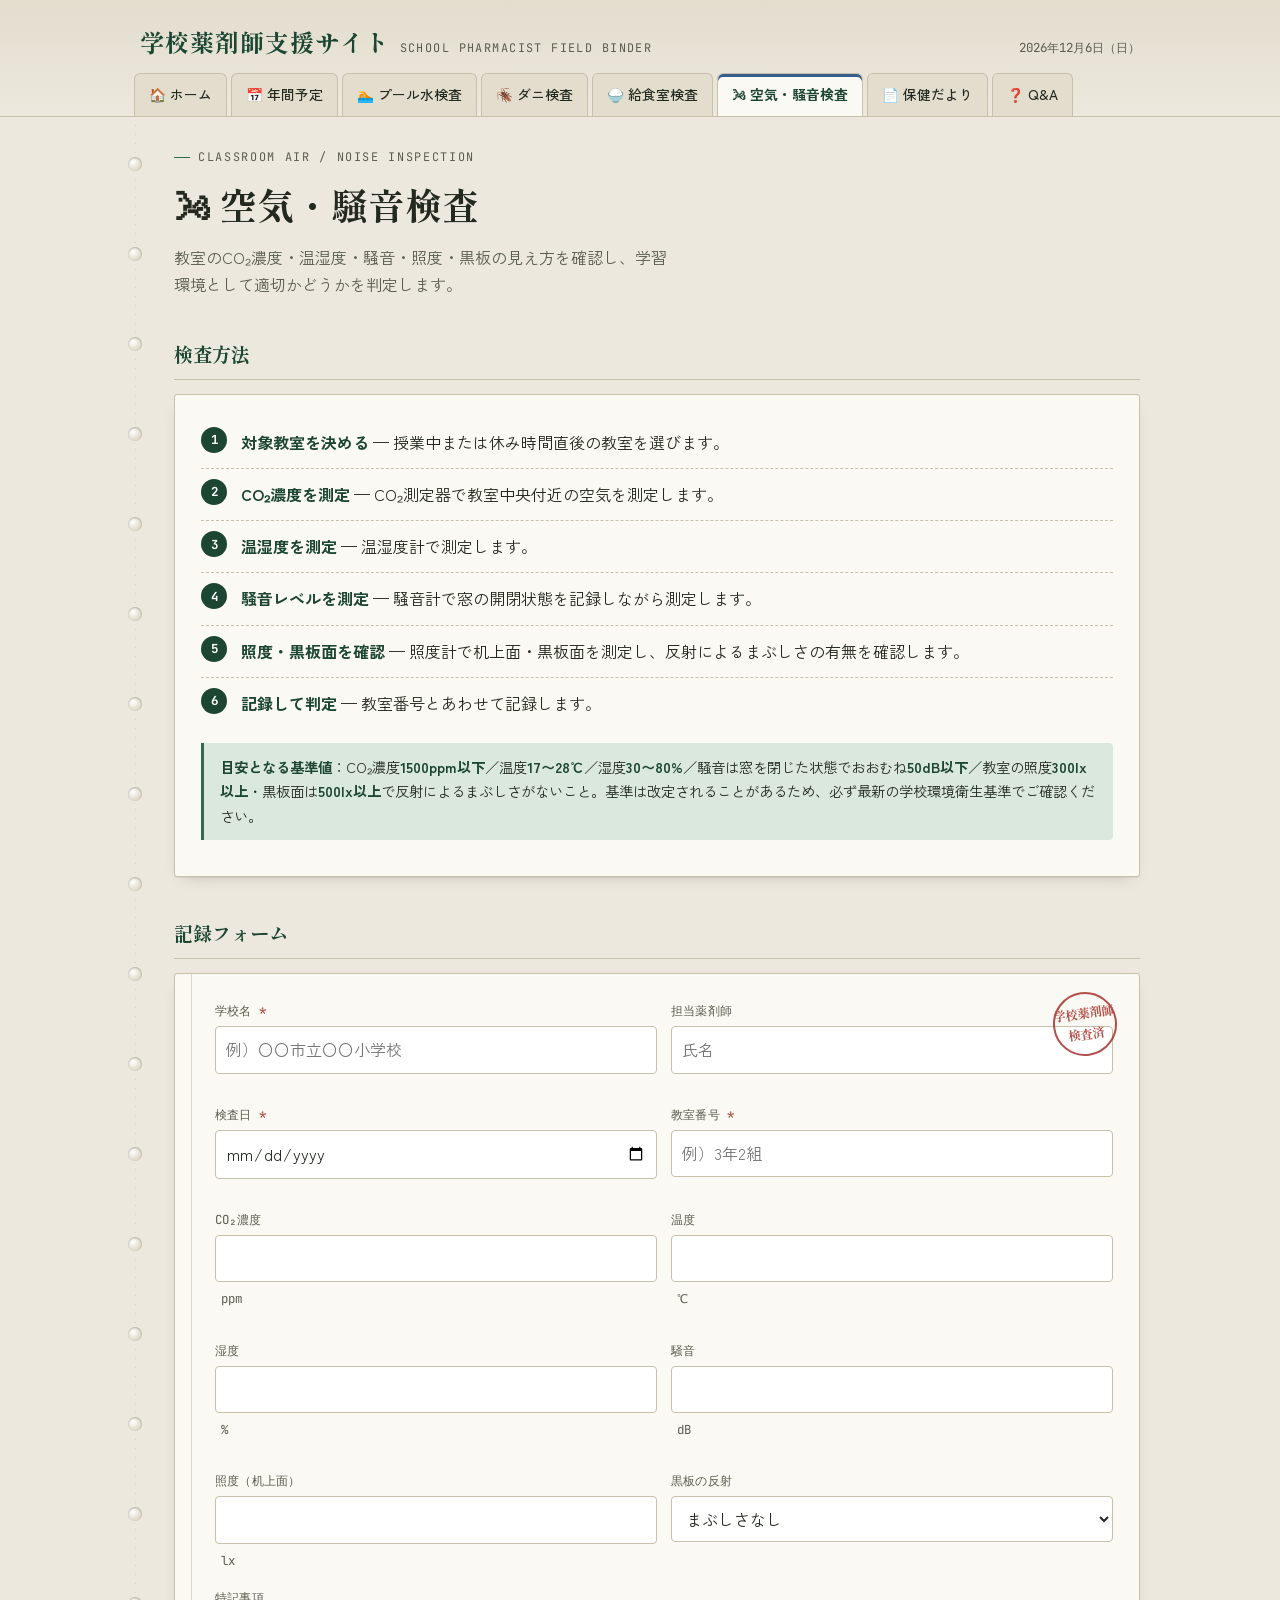
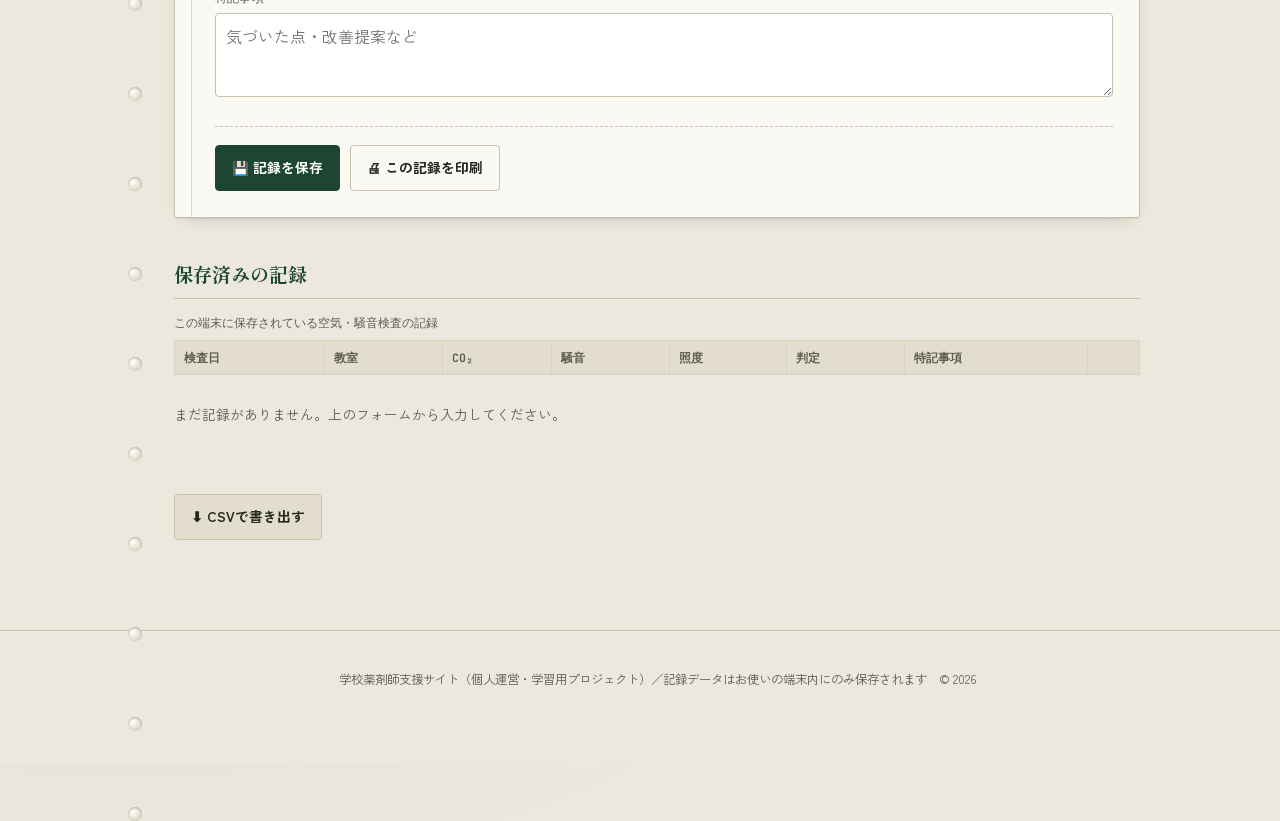
==== pages/air.html @ a68ef14d "はじめてのコミット：学校薬剤師支援サイト" ====
<!DOCTYPE html>
<html lang="ja">
<head>
<meta charset="UTF-8">
<meta name="viewport" content="width=device-width, initial-scale=1.0">
<title>空気・騒音検査｜学校薬剤師支援サイト</title>
<link rel="stylesheet" href="../css/style.css">
</head>
<body>

<header class="site-header">
  <div class="header-top">
    <a class="brand" href="../index.html">
      <span class="mark">学校薬剤師支援サイト</span>
      <span class="sub">SCHOOL PHARMACIST FIELD BINDER</span>
    </a>
    <div class="header-meta" id="today-label"></div>
  </div>
  <nav class="tabnav" aria-label="サイト内ナビゲーション">
    <a href="../index.html">🏠 ホーム</a>
    <a href="schedule.html" data-cat="schedule">📅 年間予定</a>
    <a href="pool.html">🏊 プール水検査</a>
    <a href="mite.html" data-cat="mite">🪳 ダニ検査</a>
    <a href="kitchen.html" data-cat="kitchen">🍚 給食室検査</a>
    <a href="air.html" data-cat="air">🌬 空気・騒音検査</a>
    <a href="newsletter.html">📄 保健だより</a>
    <a href="qa.html">❓ Q&amp;A</a>
  </nav>
</header>

<div class="binder">
  <div class="binder-holes"></div>
  <main>

    <section class="page-head">
      <p class="eyebrow">CLASSROOM AIR / NOISE INSPECTION</p>
      <h1>🌬 空気・騒音検査</h1>
      <p>教室のCO₂濃度・温湿度・騒音・照度・黒板の見え方を確認し、学習環境として適切かどうかを判定します。</p>
    </section>

    <h2 class="section-title">検査方法</h2>
    <div class="card" style="padding:22px 26px;">
      <ol class="steps">
        <li><b>対象教室を決める</b> — 授業中または休み時間直後の教室を選びます。</li>
        <li><b>CO₂濃度を測定</b> — CO₂測定器で教室中央付近の空気を測定します。</li>
        <li><b>温湿度を測定</b> — 温湿度計で測定します。</li>
        <li><b>騒音レベルを測定</b> — 騒音計で窓の開閉状態を記録しながら測定します。</li>
        <li><b>照度・黒板面を確認</b> — 照度計で机上面・黒板面を測定し、反射によるまぶしさの有無を確認します。</li>
        <li><b>記録して判定</b> — 教室番号とあわせて記録します。</li>
      </ol>
      <div class="criteria">
        <b>目安となる基準値</b>：CO₂濃度<b>1500ppm以下</b>／温度<b>17〜28℃</b>／湿度<b>30〜80%</b>／騒音は窓を閉じた状態でおおむね<b>50dB以下</b>／教室の照度<b>300lx以上</b>・黒板面は<b>500lx以上</b>で反射によるまぶしさがないこと。基準は改定されることがあるため、必ず最新の学校環境衛生基準でご確認ください。
      </div>
    </div>

    <h2 class="section-title">記録フォーム</h2>
    <form class="slip" id="air-form">
      <div class="stamp">学校薬剤師<br>検査済</div>
      <div class="grid grid-2">
        <div class="field">
          <label for="school">学校名 <span class="req">*</span></label>
          <input type="text" id="school" required placeholder="例）〇〇市立〇〇小学校">
        </div>
        <div class="field">
          <label for="pharmacist">担当薬剤師</label>
          <input type="text" id="pharmacist" placeholder="氏名">
        </div>
        <div class="field">
          <label for="date">検査日 <span class="req">*</span></label>
          <input type="date" id="date" required>
        </div>
        <div class="field">
          <label for="room">教室番号 <span class="req">*</span></label>
          <input type="text" id="room" required placeholder="例）3年2組">
        </div>
        <div class="field">
          <label for="co2">CO₂濃度</label>
          <div class="field-row"><input type="number" step="1" id="co2"><span class="unit">ppm</span></div>
        </div>
        <div class="field">
          <label for="temp">温度</label>
          <div class="field-row"><input type="number" step="0.1" id="temp"><span class="unit">℃</span></div>
        </div>
        <div class="field">
          <label for="humidity">湿度</label>
          <div class="field-row"><input type="number" step="1" id="humidity"><span class="unit">%</span></div>
        </div>
        <div class="field">
          <label for="noise">騒音</label>
          <div class="field-row"><input type="number" step="0.1" id="noise"><span class="unit">dB</span></div>
        </div>
        <div class="field">
          <label for="lux">照度（机上面）</label>
          <div class="field-row"><input type="number" step="1" id="lux"><span class="unit">lx</span></div>
        </div>
        <div class="field">
          <label for="reflection">黒板の反射</label>
          <select id="reflection">
            <option value="まぶしさなし">まぶしさなし</option>
            <option value="ややまぶしい">ややまぶしい</option>
            <option value="まぶしく見えにくい">まぶしく見えにくい</option>
          </select>
        </div>
      </div>
      <div class="field">
        <label for="note">特記事項</label>
        <textarea id="note" placeholder="気づいた点・改善提案など"></textarea>
      </div>
      <div class="form-actions">
        <button type="submit" class="btn-primary">💾 記録を保存</button>
        <button type="button" class="btn-ghost" id="print-btn">🖨 この記録を印刷</button>
        <span class="status-msg" id="status"></span>
      </div>
    </form>

    <h2 class="section-title">保存済みの記録</h2>
    <div class="table-wrap">
      <table class="records" id="records-table">
        <caption>この端末に保存されている空気・騒音検査の記録</caption>
        <thead>
          <tr>
            <th>検査日</th><th>教室</th><th class="num">CO₂</th><th class="num">騒音</th><th class="num">照度</th><th>判定</th><th>特記事項</th><th></th>
          </tr>
        </thead>
        <tbody id="records-body"></tbody>
      </table>
      <p class="empty-note" id="empty-note" style="display:none;">まだ記録がありません。上のフォームから入力してください。</p>
    </div>
    <div class="form-actions" style="border-top:none;">
      <button type="button" id="csv-btn">⬇ CSVで書き出す</button>
    </div>

  </main>
</div>

<footer class="site-footer">
  <div class="binder">
    <p>学校薬剤師支援サイト（個人運営・学習用プロジェクト）／記録データはお使いの端末内にのみ保存されます　&copy; <span class="footer-year"></span></p>
  </div>
</footer>

<script src="../js/app.js"></script>
<script src="../js/storage.js"></script>
<script src="../js/csv.js"></script>
<script>
const TYPE = "air";
const form = document.getElementById("air-form");
const statusEl = document.getElementById("status");

form.addEventListener("submit", (e) => {
  e.preventDefault();
  const co2 = parseFloat(document.getElementById("co2").value);
  const temp = parseFloat(document.getElementById("temp").value);
  const humidity = parseFloat(document.getElementById("humidity").value);
  const noise = parseFloat(document.getElementById("noise").value);
  const lux = parseFloat(document.getElementById("lux").value);
  const reflection = document.getElementById("reflection").value;

  const pass =
    (isNaN(co2) || co2 <= 1500) &&
    (isNaN(temp) || (temp >= 17 && temp <= 28)) &&
    (isNaN(humidity) || (humidity >= 30 && humidity <= 80)) &&
    (isNaN(noise) || noise <= 50) &&
    (isNaN(lux) || lux >= 300) &&
    reflection === "まぶしさなし";

  const data = {
    school: document.getElementById("school").value,
    pharmacist: document.getElementById("pharmacist").value,
    date: document.getElementById("date").value,
    room: document.getElementById("room").value,
    co2: isNaN(co2) ? "" : co2,
    temp: isNaN(temp) ? "" : temp,
    humidity: isNaN(humidity) ? "" : humidity,
    noise: isNaN(noise) ? "" : noise,
    lux: isNaN(lux) ? "" : lux,
    reflection,
    note: document.getElementById("note").value,
    pass,
  };
  Storage.saveRecord(TYPE, data);
  form.reset();
  flashStatus(statusEl, "保存しました");
  renderTable();
});

document.getElementById("print-btn").addEventListener("click", () => window.print());

document.getElementById("csv-btn").addEventListener("click", () => {
  const cols = [
    {key:"date", label:"検査日"}, {key:"school", label:"学校名"}, {key:"pharmacist", label:"担当薬剤師"}, {key:"room", label:"教室番号"},
    {key:"co2", label:"CO2(ppm)"}, {key:"temp", label:"温度(℃)"}, {key:"humidity", label:"湿度(%)"},
    {key:"noise", label:"騒音(dB)"}, {key:"lux", label:"照度(lx)"}, {key:"reflection", label:"黒板の反射"}, {key:"note", label:"特記事項"},
  ];
  exportRecordsToCSV("空気騒音検査記録.csv", cols, Storage.getRecords(TYPE));
});

function renderTable(){
  const records = Storage.getRecords(TYPE);
  const body = document.getElementById("records-body");
  const empty = document.getElementById("empty-note");
  body.innerHTML = "";
  empty.style.display = records.length ? "none" : "block";
  records.forEach((r) => {
    const tr = document.createElement("tr");
    tr.innerHTML = `
      <td>${r.date || ""}</td>
      <td>${r.room || ""}</td>
      <td class="num">${r.co2 ?? ""}</td>
      <td class="num">${r.noise ?? ""}</td>
      <td class="num">${r.lux ?? ""}</td>
      <td>${badgeHTML(r.pass)}</td>
      <td>${r.note || ""}</td>
      <td><button class="row-del" title="削除" data-id="${r.id}">✕</button></td>
    `;
    body.appendChild(tr);
  });
  body.querySelectorAll(".row-del").forEach((btn) => {
    btn.addEventListener("click", () => {
      Storage.deleteRecord(TYPE, btn.dataset.id);
      renderTable();
    });
  });
}
renderTable();
</script>
</body>
</html>
---- css/style.css ----
/* ==========================================================================
   学校薬剤師支援サイト — スタイルシート
   コンセプト: 「現場検査帳票（フィールドバインダー）」
   実際の検査現場で使う紙のバインダー・帳票を思わせる質感。
   タブ区切りのナビゲーション、パンチ穴、朱色の検印スタンプが特徴。
   ========================================================================== */

@import url('https://fonts.googleapis.com/css2?family=Shippori+Mincho:wght@500;700;800&family=Zen+Kaku+Gothic+New:wght@400;500;700;900&family=JetBrains+Mono:wght@400;600&display=swap');

:root{
  /* ---- カラートークン ---- */
  --paper:        #ece8dd;   /* 帳票用紙のベース */
  --paper-deep:    #e2ddcd;  /* タブ・枠の背景 */
  --card:         #fbf9f3;   /* 個々の帳票カード */
  --ink:          #23291f;   /* 本文の黒に近いインク色 */
  --ink-soft:     #5a5d4f;   /* 補足テキスト */
  --line:         #c7c0aa;   /* 罫線・パンチ穴・枠線 */
  --line-soft:    #d9d3c1;
  --green:        #2f6b4f;   /* 薬剤師/衛生を象徴するメイングリーン */
  --green-deep:   #1c4632;
  --green-pale:   #dbe8de;
  --stamp:        #a6332b;   /* 検印(判子)の朱色 — 注意/ステータス用 */
  --stamp-pale:   #f3ddd9;
  --gold:         #a6812f;   /* 補助アクセント(年間予定などに使用) */

  --font-display: 'Shippori Mincho', serif;
  --font-body: 'Zen Kaku Gothic New', sans-serif;
  --font-mono: 'JetBrains Mono', monospace;

  --radius: 3px;
  --shadow-card: 0 1px 0 rgba(35,41,31,0.06), 0 6px 16px -10px rgba(35,41,31,0.35);
}

*{ box-sizing: border-box; }
html{ scroll-behavior: smooth; }

body{
  margin:0;
  background:
    radial-gradient(1200px 600px at 10% -10%, rgba(47,107,79,0.06), transparent 60%),
    var(--paper);
  color: var(--ink);
  font-family: var(--font-body);
  line-height: 1.7;
  -webkit-font-smoothing: antialiased;
}

a{ color: var(--green-deep); }
img{ max-width: 100%; }

:focus-visible{
  outline: 3px solid var(--gold);
  outline-offset: 2px;
}

@media (prefers-reduced-motion: reduce){
  *{ animation-duration: 0.01ms !important; transition-duration: 0.01ms !important; }
}

/* ==========================================================================
   バインダー穴（左マージンの装飾） — サイト全体の「紙の帳票」感の署名要素
   ========================================================================== */
.binder{
  position: relative;
  max-width: 1040px;
  margin: 0 auto;
  padding-left: 34px;
}
.binder-holes{
  position: absolute;
  left: 0; top: 0; bottom: 0;
  width: 34px;
  display: none;
}
@media (min-width: 900px){
  .binder-holes{ display: block; }
  .binder-holes::before{
    content: "";
    position: absolute;
    left: 15px; top: 0; bottom: 0;
    width: 1px;
    background: repeating-linear-gradient(to bottom, transparent 0 8px, var(--line) 8px 9px);
    opacity: .5;
  }
}
.binder-holes span{
  position: absolute;
  left: 8px;
  width: 14px; height: 14px;
  border-radius: 50%;
  background: radial-gradient(circle at 35% 35%, #fff, var(--paper-deep) 60%, var(--line) 100%);
  box-shadow: inset 0 1px 2px rgba(0,0,0,.25);
}

/* ==========================================================================
   ヘッダー / タブナビゲーション（バインダーの背表紙タブを模したメニュー）
   ========================================================================== */
.site-header{
  border-bottom: 1px solid var(--line);
  background: linear-gradient(180deg, var(--paper-deep), var(--paper));
}
.header-top{
  max-width: 1040px;
  margin: 0 auto;
  padding: 22px 20px 10px;
  display: flex;
  align-items: baseline;
  justify-content: space-between;
  gap: 12px;
  flex-wrap: wrap;
}
.brand{
  display:flex;
  align-items:baseline;
  gap:10px;
  text-decoration:none;
  color:var(--ink);
}
.brand .mark{
  font-family: var(--font-display);
  font-weight: 800;
  font-size: 1.5rem;
  color: var(--green-deep);
  letter-spacing: .04em;
}
.brand .sub{
  font-size: .74rem;
  color: var(--ink-soft);
  letter-spacing: .12em;
  font-family: var(--font-mono);
}
.header-meta{
  font-family: var(--font-mono);
  font-size: .78rem;
  color: var(--ink-soft);
  text-align:right;
}

.tabnav{
  max-width: 1040px;
  margin: 0 auto;
  display: flex;
  flex-wrap: wrap;
  gap: 4px;
  padding: 0 14px;
}
.tabnav a{
  --tab-c: var(--green);
  position: relative;
  text-decoration: none;
  color: var(--ink);
  font-size: .86rem;
  font-weight: 500;
  padding: 9px 14px 10px;
  border: 1px solid var(--line);
  border-bottom: none;
  border-radius: 6px 6px 0 0;
  background: var(--paper-deep);
  white-space: nowrap;
}
.tabnav a:hover{ background: var(--card); }
.tabnav a.active{
  background: var(--card);
  color: var(--green-deep);
  font-weight: 700;
  box-shadow: inset 0 3px 0 var(--tab-c);
}
.tabnav a[data-cat="mite"]{ --tab-c:#7a5a2c; }
.tabnav a[data-cat="kitchen"]{ --tab-c:#a6332b; }
.tabnav a[data-cat="air"]{ --tab-c:#375d8a; }
.tabnav a[data-cat="schedule"]{ --tab-c:#a6812f; }

/* ==========================================================================
   共通レイアウト
   ========================================================================== */
main{ max-width: 1040px; margin: 0 auto; padding: 30px 20px 90px; }

.page-head{ margin-bottom: 26px; }
.eyebrow{
  font-family: var(--font-mono);
  font-size: .74rem;
  letter-spacing: .14em;
  color: var(--green-deep);
  text-transform: uppercase;
  display:flex;
  align-items:center;
  gap: 8px;
}
.eyebrow::before{
  content:"";
  width:16px; height:1px; background: var(--green);
}
.page-head h1{
  font-family: var(--font-display);
  font-size: clamp(1.6rem, 3vw, 2.3rem);
  margin: 6px 0 8px;
  color: var(--ink);
}
.page-head p{ color: var(--ink-soft); max-width: 62ch; margin:0; }

.section-title{
  font-family: var(--font-display);
  font-size: 1.2rem;
  margin: 40px 0 14px;
  padding-bottom: 8px;
  border-bottom: 1px solid var(--line);
  color: var(--green-deep);
}

/* ==========================================================================
   カード（帳票用紙）
   ========================================================================== */
.card{
  background: var(--card);
  border: 1px solid var(--line);
  border-radius: var(--radius);
  box-shadow: var(--shadow-card);
}

.grid{
  display:grid;
  gap: 14px;
}
.grid-2{ grid-template-columns: repeat(2, 1fr); }
.grid-3{ grid-template-columns: repeat(3, 1fr); }
@media (max-width: 720px){
  .grid-2, .grid-3{ grid-template-columns: 1fr; }
}

/* ホームのメニューカード */
.menu-card{
  display:block;
  padding: 20px;
  text-decoration:none;
  color: var(--ink);
  position: relative;
  overflow:hidden;
  transition: transform .15s ease, box-shadow .15s ease;
}
.menu-card:hover{ transform: translateY(-2px); box-shadow: 0 10px 22px -12px rgba(35,41,31,.4); }
.menu-card .tag{
  font-family: var(--font-mono);
  font-size: .68rem;
  color: var(--green-deep);
  letter-spacing: .1em;
}
.menu-card h3{
  font-family: var(--font-display);
  margin: 6px 0 4px;
  font-size: 1.15rem;
}
.menu-card p{ margin:0; font-size:.86rem; color: var(--ink-soft); }
.menu-card .icon{
  position:absolute; right: 14px; top: 14px;
  font-size: 1.6rem; opacity:.5;
}

/* ==========================================================================
   検査票フォーム（署名要素: 実際の紙の検査票を模したフォーム）
   ========================================================================== */
.slip{
  background:
    linear-gradient(var(--card), var(--card)) padding-box,
    repeating-linear-gradient(0deg, transparent 0 27px, var(--line-soft) 27px 28px) content-box;
  border: 1px solid var(--line);
  border-radius: var(--radius);
  box-shadow: var(--shadow-card);
  padding: 26px 26px 26px 40px;
  position: relative;
}
.slip::before{
  content:"";
  position:absolute; left:16px; top:0; bottom:0; width:1px;
  background: var(--line);
  opacity:.6;
}
.slip .stamp{
  position:absolute;
  top: 18px; right: 22px;
  width: 64px; height: 64px;
  border: 2.5px solid var(--stamp);
  border-radius: 50%;
  color: var(--stamp);
  font-family: var(--font-display);
  font-weight: 800;
  font-size: .78rem;
  display:flex; align-items:center; justify-content:center;
  text-align:center;
  transform: rotate(-8deg);
  opacity: .85;
  pointer-events:none;
}

.field{ margin-bottom: 16px; }
.field label{
  display:block;
  font-size: .78rem;
  color: var(--ink-soft);
  margin-bottom: 5px;
  font-family: var(--font-mono);
  letter-spacing: .02em;
}
.field .req{ color: var(--stamp); }
.field input[type="text"],
.field input[type="date"],
.field input[type="number"],
.field input[type="time"],
.field select,
.field textarea{
  width: 100%;
  padding: 9px 10px;
  border: 1px solid var(--line);
  border-radius: 4px;
  background: #fff;
  font: inherit;
  color: var(--ink);
}
.field textarea{ min-height: 84px; resize: vertical; }
.field .unit{ font-family: var(--font-mono); font-size:.78rem; color:var(--ink-soft); margin-left:6px; }
.field-row{ display:flex; align-items:center; gap:6px; flex-wrap:wrap; }

.checks{ display:flex; flex-wrap:wrap; gap: 10px 18px; }
.checks label{
  display:flex; align-items:center; gap:6px;
  font-size:.88rem; color: var(--ink);
}

.form-actions{
  display:flex; gap:10px; flex-wrap:wrap;
  margin-top: 22px;
  padding-top: 18px;
  border-top: 1px dashed var(--line);
}

button, .btn{
  font: inherit;
  cursor:pointer;
  border-radius: 4px;
  border: 1px solid var(--line);
  background: var(--paper-deep);
  color: var(--ink);
  padding: 10px 16px;
  font-size: .86rem;
  font-weight:600;
  text-decoration:none;
  display:inline-flex;
  align-items:center;
  gap:6px;
}
button:hover, .btn:hover{ background: var(--card); }
.btn-primary{
  background: var(--green-deep);
  border-color: var(--green-deep);
  color: #fff;
}
.btn-primary:hover{ background: var(--green); }
.btn-ghost{ background: transparent; }
.btn-danger{ color: var(--stamp); border-color: var(--stamp-pale); }
.btn-danger:hover{ background: var(--stamp-pale); }

.status-msg{
  font-size:.82rem; font-family: var(--font-mono);
  padding: 8px 10px; border-radius:4px;
  display:none;
}
.status-msg.show{ display:inline-block; }
.status-msg.ok{ background: var(--green-pale); color: var(--green-deep); }

/* ==========================================================================
   保存済み記録一覧（テーブル）
   ========================================================================== */
.table-wrap{ overflow-x:auto; }
table.records{
  width:100%;
  border-collapse: collapse;
  font-size: .84rem;
  background: var(--card);
}
table.records caption{ text-align:left; font-family:var(--font-mono); font-size:.76rem; color:var(--ink-soft); margin-bottom:6px; }
table.records th, table.records td{
  border: 1px solid var(--line-soft);
  padding: 7px 9px;
  text-align:left;
  white-space:nowrap;
}
table.records th{
  background: var(--paper-deep);
  font-weight:700;
  font-family: var(--font-mono);
  font-size:.72rem;
  color: var(--ink-soft);
}
table.records td.num{ font-family: var(--font-mono); text-align:right; }
.badge{
  display:inline-block;
  padding: 2px 8px;
  border-radius: 20px;
  font-size:.72rem;
  font-weight:700;
}
.badge.pass{ background: var(--green-pale); color: var(--green-deep); }
.badge.fail{ background: var(--stamp-pale); color: var(--stamp); }
.row-del{ background:transparent; border:none; color:var(--ink-soft); cursor:pointer; font-size:.9rem; padding:2px 6px; }
.row-del:hover{ color: var(--stamp); }
.empty-note{ color: var(--ink-soft); font-size:.86rem; padding: 14px 0; }

/* ==========================================================================
   検査手順(手順ステップ)
   ========================================================================== */
.steps{ list-style:none; margin:0; padding:0; counter-reset: step; }
.steps li{
  counter-increment: step;
  position:relative;
  padding: 12px 0 12px 40px;
  border-bottom: 1px dashed var(--line);
}
.steps li:last-child{ border-bottom:none; }
.steps li::before{
  content: counter(step);
  position:absolute; left:0; top:10px;
  width: 26px; height:26px;
  border-radius:50%;
  background: var(--green-deep);
  color:#fff;
  font-family:var(--font-mono); font-size:.78rem; font-weight:700;
  display:flex; align-items:center; justify-content:center;
}
.steps li b{ color: var(--green-deep); }

.criteria{
  background: var(--green-pale);
  border-left: 3px solid var(--green);
  padding: 12px 16px;
  border-radius: 0 4px 4px 0;
  font-size:.9rem;
  margin: 14px 0;
}
.criteria b{ color: var(--green-deep); }

/* ==========================================================================
   年間予定（タイムライン）
   ========================================================================== */
.timeline{ position:relative; padding-left: 26px; }
.timeline::before{
  content:""; position:absolute; left:8px; top:6px; bottom:6px; width:2px;
  background: var(--line);
}
.tl-item{ position:relative; padding-bottom: 26px; }
.tl-item::before{
  content:"";
  position:absolute; left:-26px; top:4px;
  width:16px; height:16px; border-radius:50%;
  background: var(--card); border:3px solid var(--gold);
}
.tl-month{
  font-family: var(--font-mono);
  font-size:.72rem; color: var(--gold); letter-spacing:.1em;
}
.tl-item h4{ margin:2px 0 4px; font-family: var(--font-display); }
.tl-item p{ margin:0; color: var(--ink-soft); font-size:.88rem; }

/* ==========================================================================
   保健だより / Q&A
   ========================================================================== */
.newsletter-list{ list-style:none; margin:0; padding:0; display:grid; gap:10px; }
.newsletter-list li{
  background:var(--card); border:1px solid var(--line); border-radius:var(--radius);
  padding: 14px 16px; display:flex; justify-content:space-between; gap:10px; align-items:center;
}
.newsletter-list .meta{ font-family:var(--font-mono); font-size:.72rem; color:var(--ink-soft); }

.qa-search{
  display:flex; gap:8px; margin-bottom: 22px;
}
.qa-search input{
  flex:1; padding: 11px 14px; border:1px solid var(--line); border-radius:4px; font:inherit;
}
.qa-item{
  border:1px solid var(--line); border-radius:var(--radius); background:var(--card);
  margin-bottom:8px; overflow:hidden;
}
.qa-item summary{
  cursor:pointer; padding: 13px 16px; font-weight:700; list-style:none;
  display:flex; align-items:center; gap:10px;
}
.qa-item summary::-webkit-details-marker{ display:none; }
.qa-item summary::before{ content:"Q"; color:#fff; background:var(--green-deep); width:22px; height:22px; border-radius:50%; font-family:var(--font-mono); font-size:.72rem; display:flex; align-items:center; justify-content:center; flex-shrink:0; }
.qa-item .a{ padding: 0 16px 16px 48px; color: var(--ink-soft); font-size:.92rem; }
.qa-cat{ font-family:var(--font-mono); font-size:.68rem; color:var(--green-deep); background:var(--green-pale); padding:2px 8px; border-radius:20px; margin-left:auto; }

/* ==========================================================================
   フッター
   ========================================================================== */
.site-footer{
  border-top: 1px solid var(--line);
  padding: 26px 20px 60px;
  text-align:center;
  color: var(--ink-soft);
  font-size:.78rem;
}

/* 印刷時 */
@media print{
  .site-header, .tabnav, .form-actions, .site-footer, .binder-holes{ display:none !important; }
  body{ background:#fff; }
  .slip{ box-shadow:none; border-color:#999; }
}
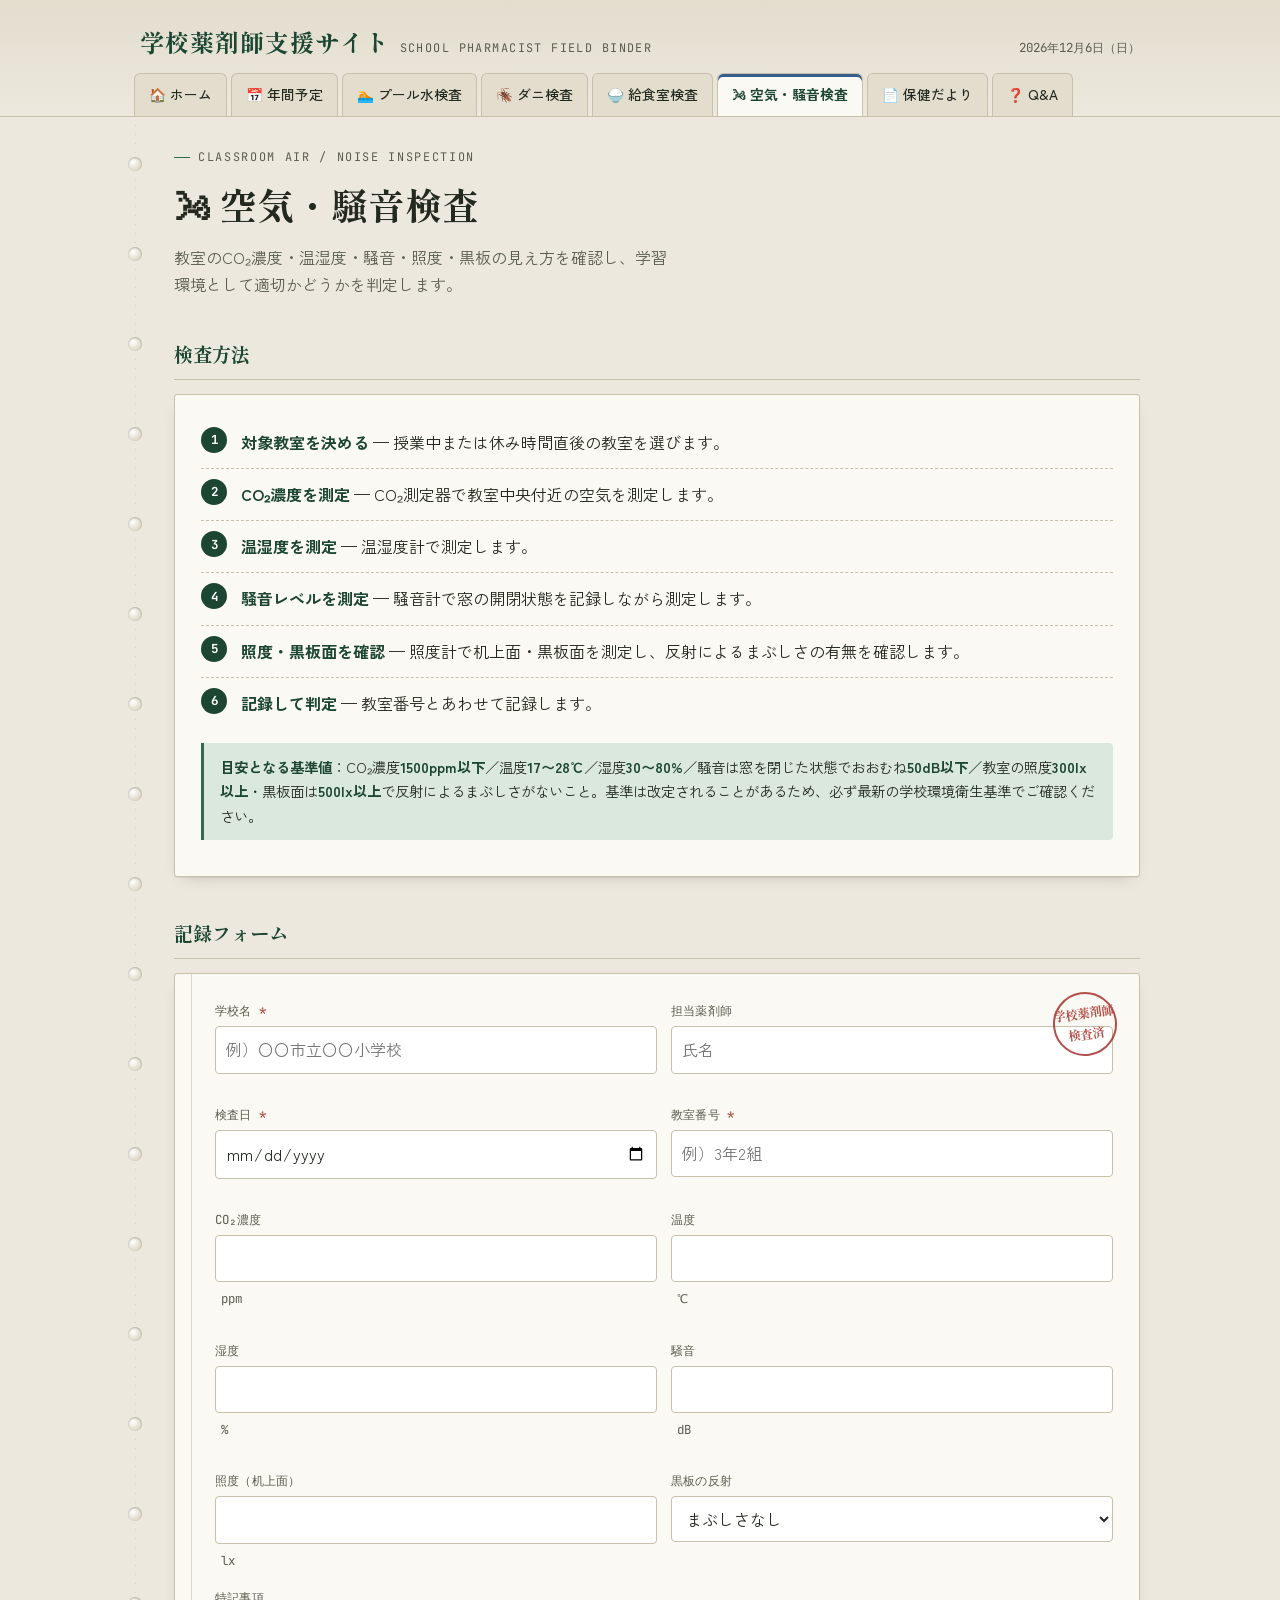
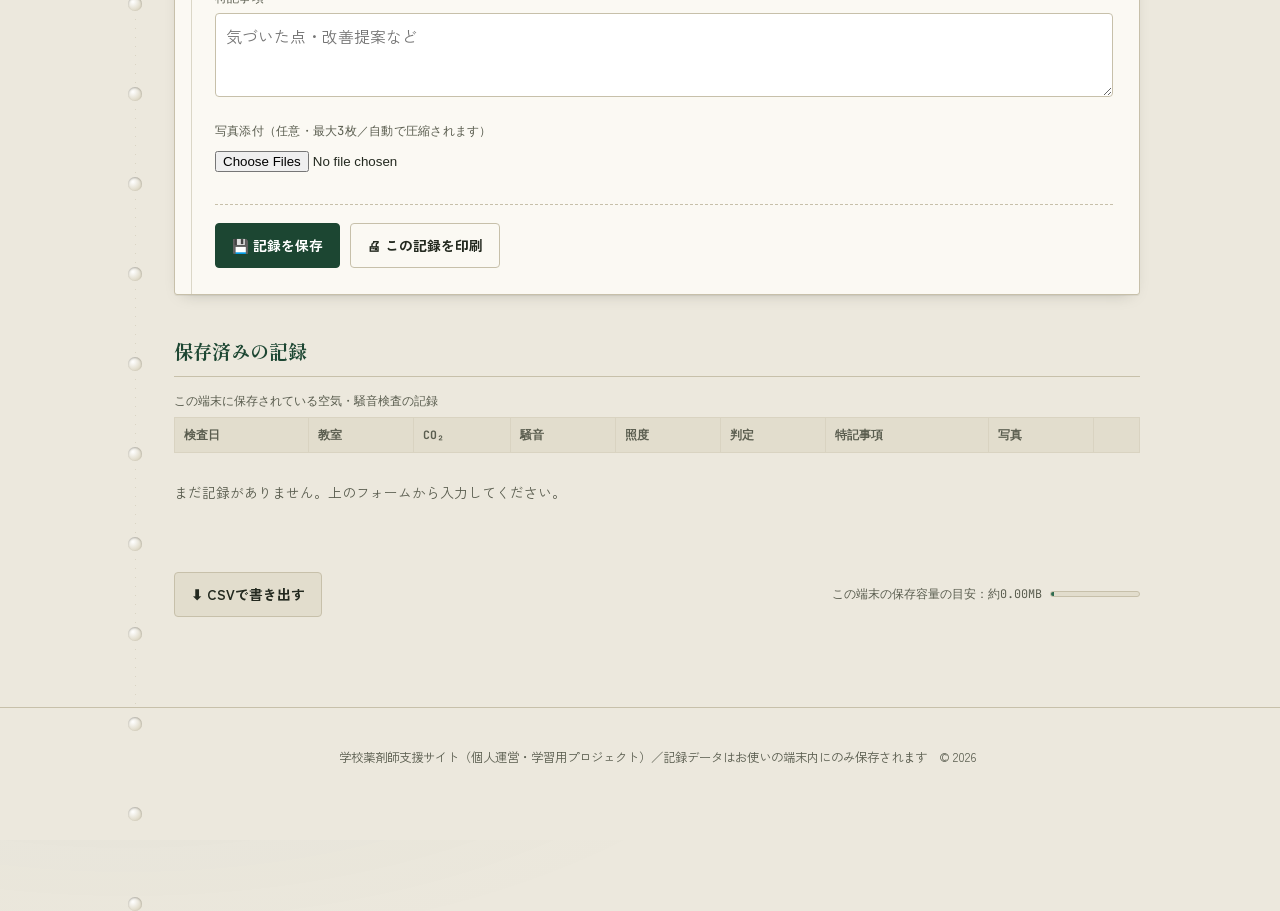
==== commit 019a648a: "写真添付機能の追加" ====
--- a/pages/air.html
+++ b/pages/air.html
@@ -106,6 +106,11 @@
         <label for="note">特記事項</label>
         <textarea id="note" placeholder="気づいた点・改善提案など"></textarea>
       </div>
+      <div class="field">
+        <label>写真添付（任意・最大3枚／自動で圧縮されます）</label>
+        <input type="file" accept="image/*" multiple id="photo-input">
+        <div class="photo-preview" id="photo-preview"></div>
+      </div>
       <div class="form-actions">
         <button type="submit" class="btn-primary">💾 記録を保存</button>
         <button type="button" class="btn-ghost" id="print-btn">🖨 この記録を印刷</button>
@@ -119,15 +124,16 @@
         <caption>この端末に保存されている空気・騒音検査の記録</caption>
         <thead>
           <tr>
-            <th>検査日</th><th>教室</th><th class="num">CO₂</th><th class="num">騒音</th><th class="num">照度</th><th>判定</th><th>特記事項</th><th></th>
+            <th>検査日</th><th>教室</th><th class="num">CO₂</th><th class="num">騒音</th><th class="num">照度</th><th>判定</th><th>特記事項</th><th>写真</th><th></th>
           </tr>
         </thead>
         <tbody id="records-body"></tbody>
       </table>
       <p class="empty-note" id="empty-note" style="display:none;">まだ記録がありません。上のフォームから入力してください。</p>
     </div>
-    <div class="form-actions" style="border-top:none;">
+    <div class="form-actions" style="border-top:none;flex-wrap:wrap;justify-content:space-between;">
       <button type="button" id="csv-btn">⬇ CSVで書き出す</button>
+      <div class="storage-meter" id="storage-meter"></div>
     </div>
 
   </main>
@@ -142,10 +148,12 @@
 <script src="../js/app.js"></script>
 <script src="../js/storage.js"></script>
 <script src="../js/csv.js"></script>
+<script src="../js/photo.js"></script>
 <script>
 const TYPE = "air";
 const form = document.getElementById("air-form");
 const statusEl = document.getElementById("status");
+const photoManager = createPhotoManager("photo-input", "photo-preview", 3);
 
 form.addEventListener("submit", (e) => {
   e.preventDefault();
@@ -176,10 +184,12 @@
     lux: isNaN(lux) ? "" : lux,
     reflection,
     note: document.getElementById("note").value,
+    photos: photoManager.getPhotos(),
     pass,
   };
   Storage.saveRecord(TYPE, data);
   form.reset();
+  photoManager.reset();
   flashStatus(statusEl, "保存しました");
   renderTable();
 });
@@ -211,6 +221,7 @@
       <td class="num">${r.lux ?? ""}</td>
       <td>${badgeHTML(r.pass)}</td>
       <td>${r.note || ""}</td>
+      <td>${(r.photos || []).map((p) => `<img class="table-thumb" src="${p}" data-src="${p}">`).join("")}</td>
       <td><button class="row-del" title="削除" data-id="${r.id}">✕</button></td>
     `;
     body.appendChild(tr);
@@ -221,7 +232,9 @@
       renderTable();
     });
   });
+  renderStorageMeter("storage-meter");
 }
+enablePhotoLightbox(document.getElementById("records-body"));
 renderTable();
 </script>
 </body>
--- a/css/style.css
+++ b/css/style.css
@@ -489,6 +489,89 @@
 .qa-cat{ font-family:var(--font-mono); font-size:.68rem; color:var(--green-deep); background:var(--green-pale); padding:2px 8px; border-radius:20px; margin-left:auto; }
 
 /* ==========================================================================
+   写真添付（プレビュー・サムネイル・ライトボックス）
+   ========================================================================== */
+.photo-preview{
+  display:flex; flex-wrap:wrap; gap:8px; margin-top:8px;
+}
+.photo-thumb{
+  position:relative;
+  width: 84px; height: 84px;
+  border: 1px solid var(--line);
+  border-radius: 4px;
+  overflow: hidden;
+  background: var(--paper-deep);
+}
+.photo-thumb img{ width:100%; height:100%; object-fit:cover; display:block; }
+.photo-thumb button{
+  position:absolute; top:2px; right:2px;
+  width:18px; height:18px;
+  border-radius:50%;
+  background: rgba(35,41,31,.72);
+  color:#fff; border:none;
+  font-size: 10px; line-height:1;
+  padding:0;
+  cursor:pointer;
+}
+.photo-note{
+  align-self:center;
+  font-size:.74rem;
+  color: var(--ink-soft);
+  font-family: var(--font-mono);
+}
+
+.table-thumb{
+  width:38px; height:38px;
+  object-fit:cover;
+  border-radius:3px;
+  border:1px solid var(--line);
+  cursor:pointer;
+  margin-right:3px;
+  vertical-align:middle;
+}
+
+.lightbox-overlay{
+  position:fixed; inset:0;
+  background: rgba(20,22,18,.86);
+  display:none;
+  align-items:center; justify-content:center;
+  padding: 24px;
+  z-index: 999;
+  cursor: zoom-out;
+}
+.lightbox-overlay.show{ display:flex; }
+.lightbox-overlay img{
+  max-width: 92vw; max-height: 92vh;
+  border-radius: 4px;
+  box-shadow: 0 20px 60px rgba(0,0,0,.5);
+}
+
+/* ==========================================================================
+   保存容量メーター
+   ========================================================================== */
+.storage-meter{
+  font-family: var(--font-mono);
+  font-size: .74rem;
+  color: var(--ink-soft);
+  display:flex;
+  align-items:center;
+  gap:8px;
+}
+.storage-meter .bar{
+  width: 90px; height: 6px;
+  background: var(--paper-deep);
+  border-radius: 4px;
+  overflow:hidden;
+  border: 1px solid var(--line);
+}
+.storage-meter .bar > span{
+  display:block; height:100%;
+  background: var(--green);
+}
+.storage-meter.warn{ color: var(--stamp); }
+.storage-meter.warn .bar > span{ background: var(--stamp); }
+
+/* ==========================================================================
    フッター
    ========================================================================== */
 .site-footer{
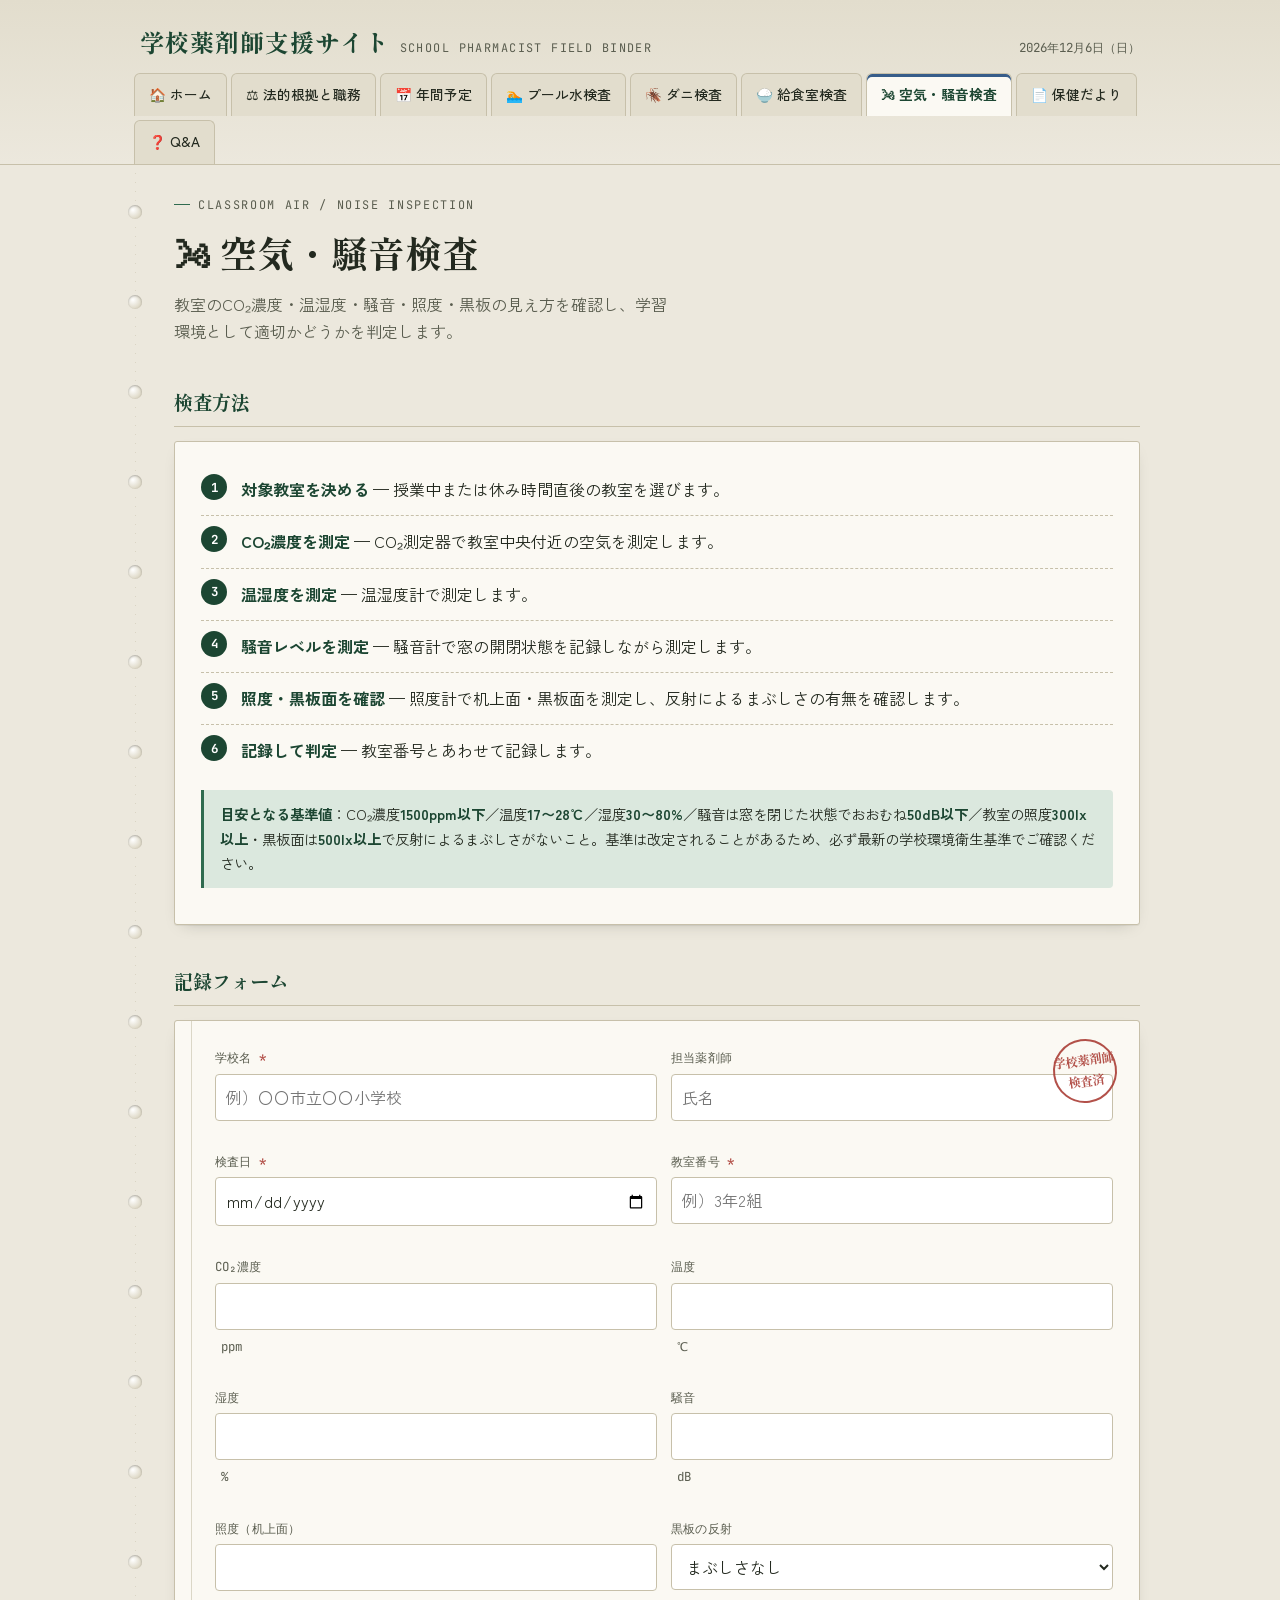
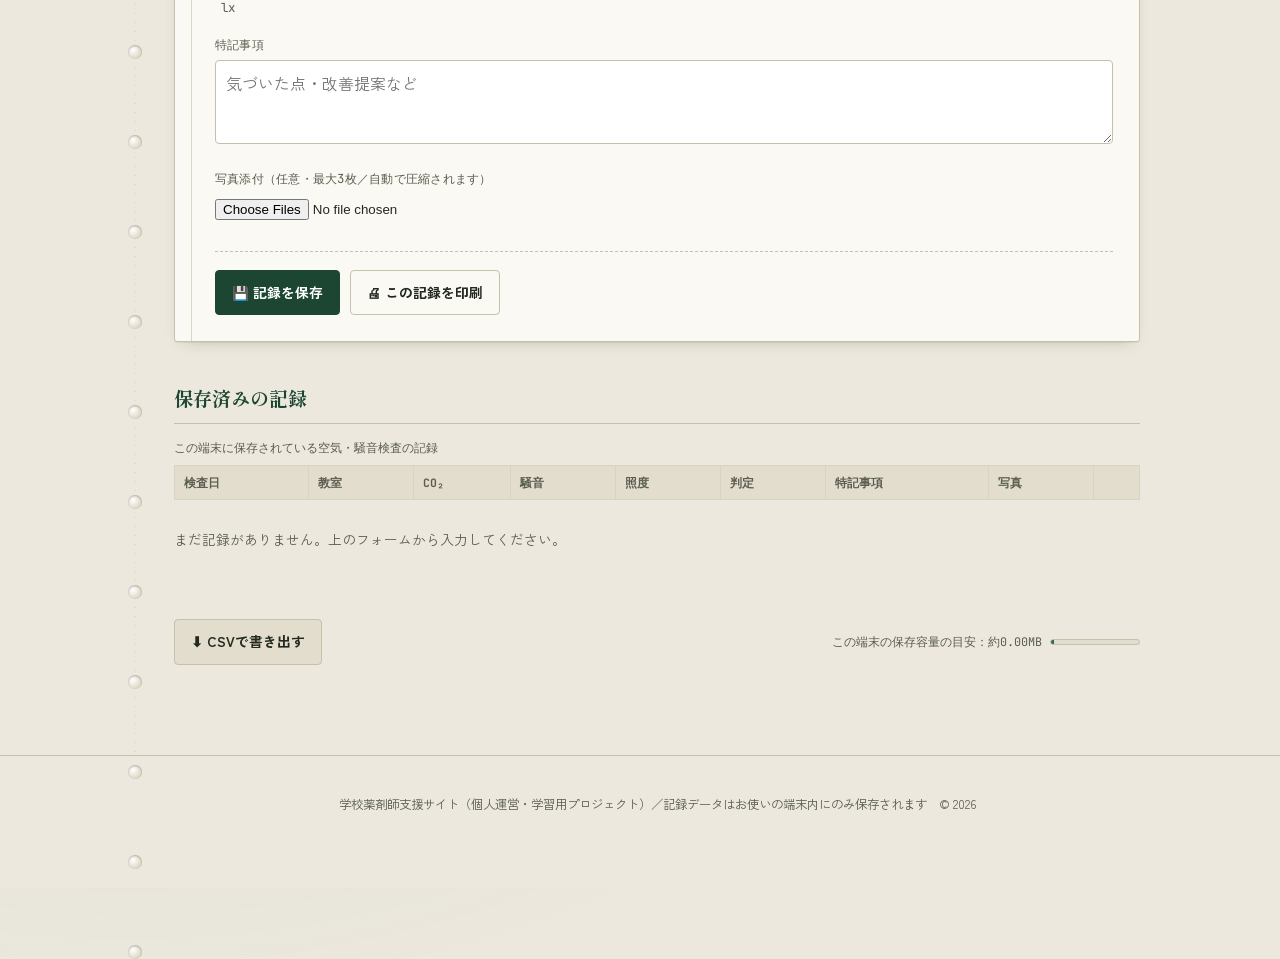
==== commit 034dcce8: "法的根拠と職務タブ追加" ====
--- a/pages/air.html
+++ b/pages/air.html
@@ -18,6 +18,7 @@
   </div>
   <nav class="tabnav" aria-label="サイト内ナビゲーション">
     <a href="../index.html">🏠 ホーム</a>
+    <a href="legal.html" data-cat="legal">⚖ 法的根拠と職務</a>
     <a href="schedule.html" data-cat="schedule">📅 年間予定</a>
     <a href="pool.html">🏊 プール水検査</a>
     <a href="mite.html" data-cat="mite">🪳 ダニ検査</a>
--- a/css/style.css
+++ b/css/style.css
@@ -166,6 +166,7 @@
   box-shadow: inset 0 3px 0 var(--tab-c);
 }
 .tabnav a[data-cat="mite"]{ --tab-c:#7a5a2c; }
+.tabnav a[data-cat="legal"]{ --tab-c:#4a3a7a; }
 .tabnav a[data-cat="kitchen"]{ --tab-c:#a6332b; }
 .tabnav a[data-cat="air"]{ --tab-c:#375d8a; }
 .tabnav a[data-cat="schedule"]{ --tab-c:#a6812f; }
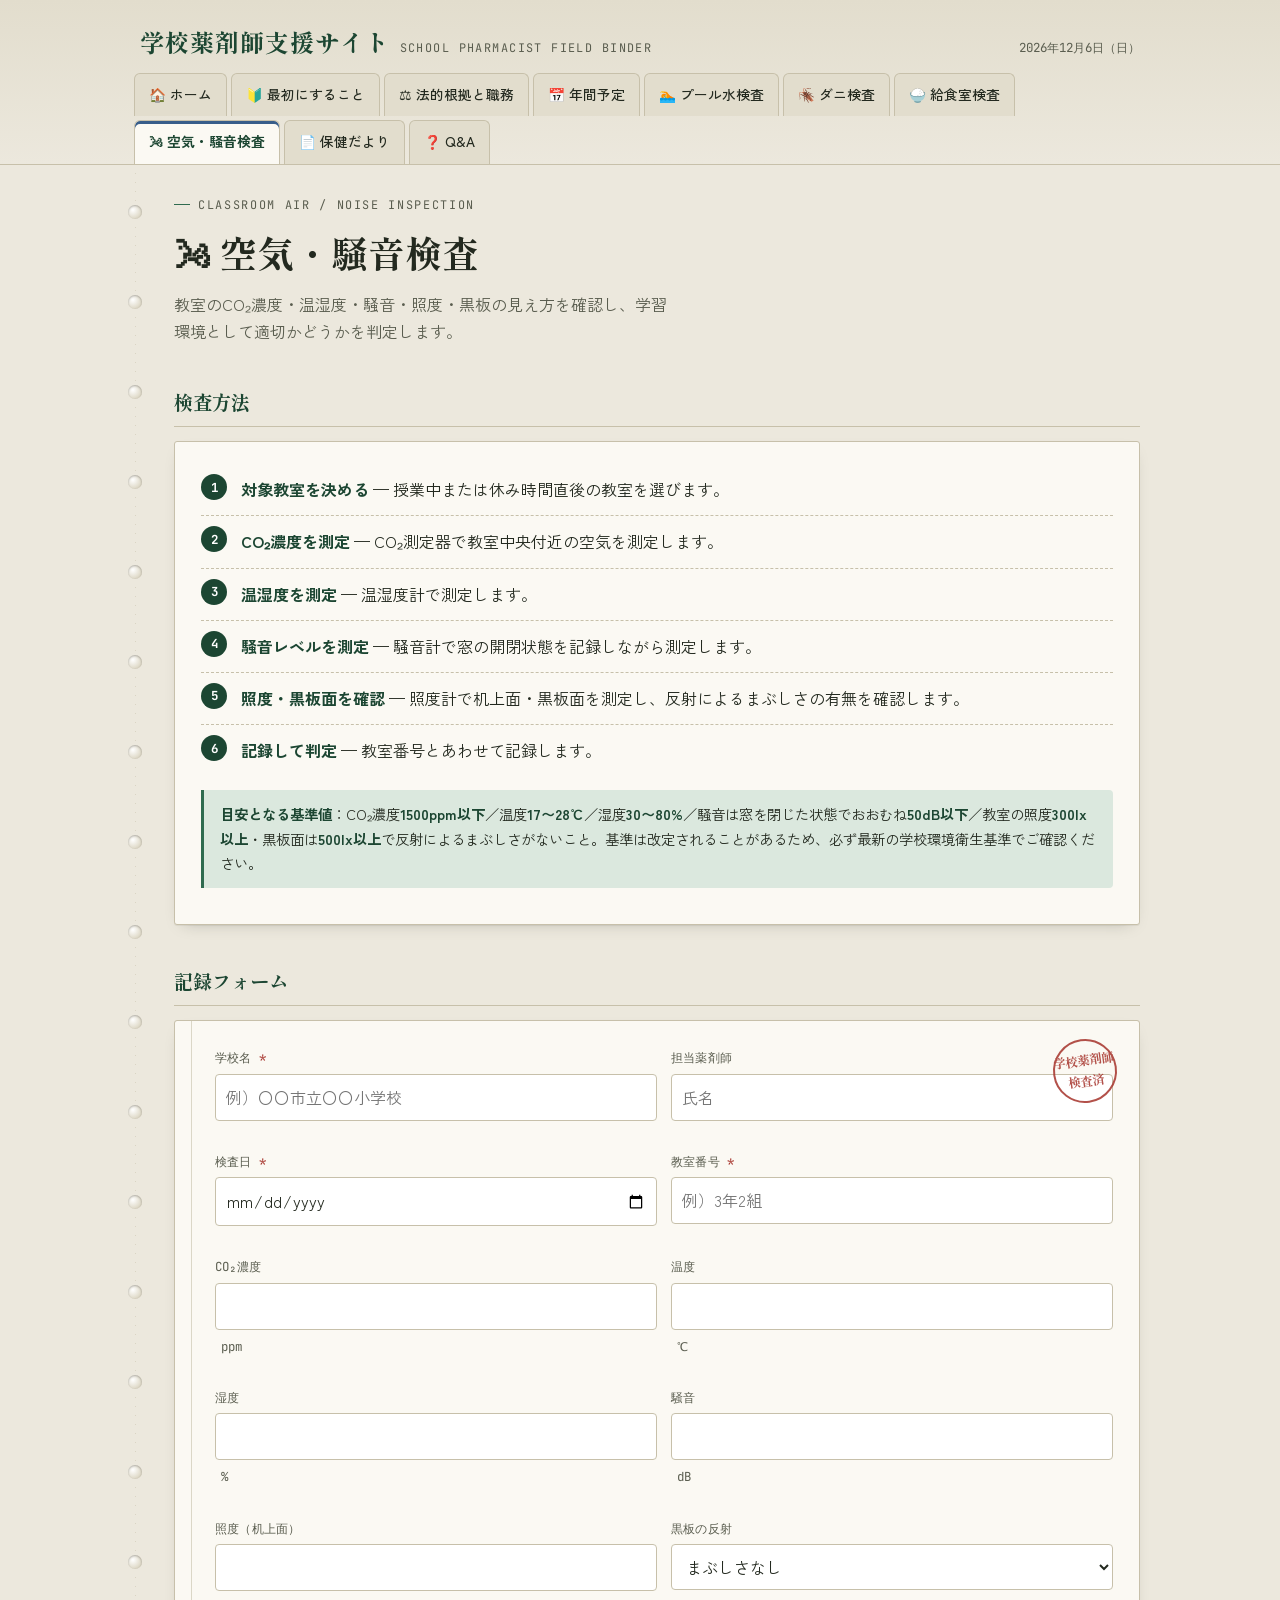
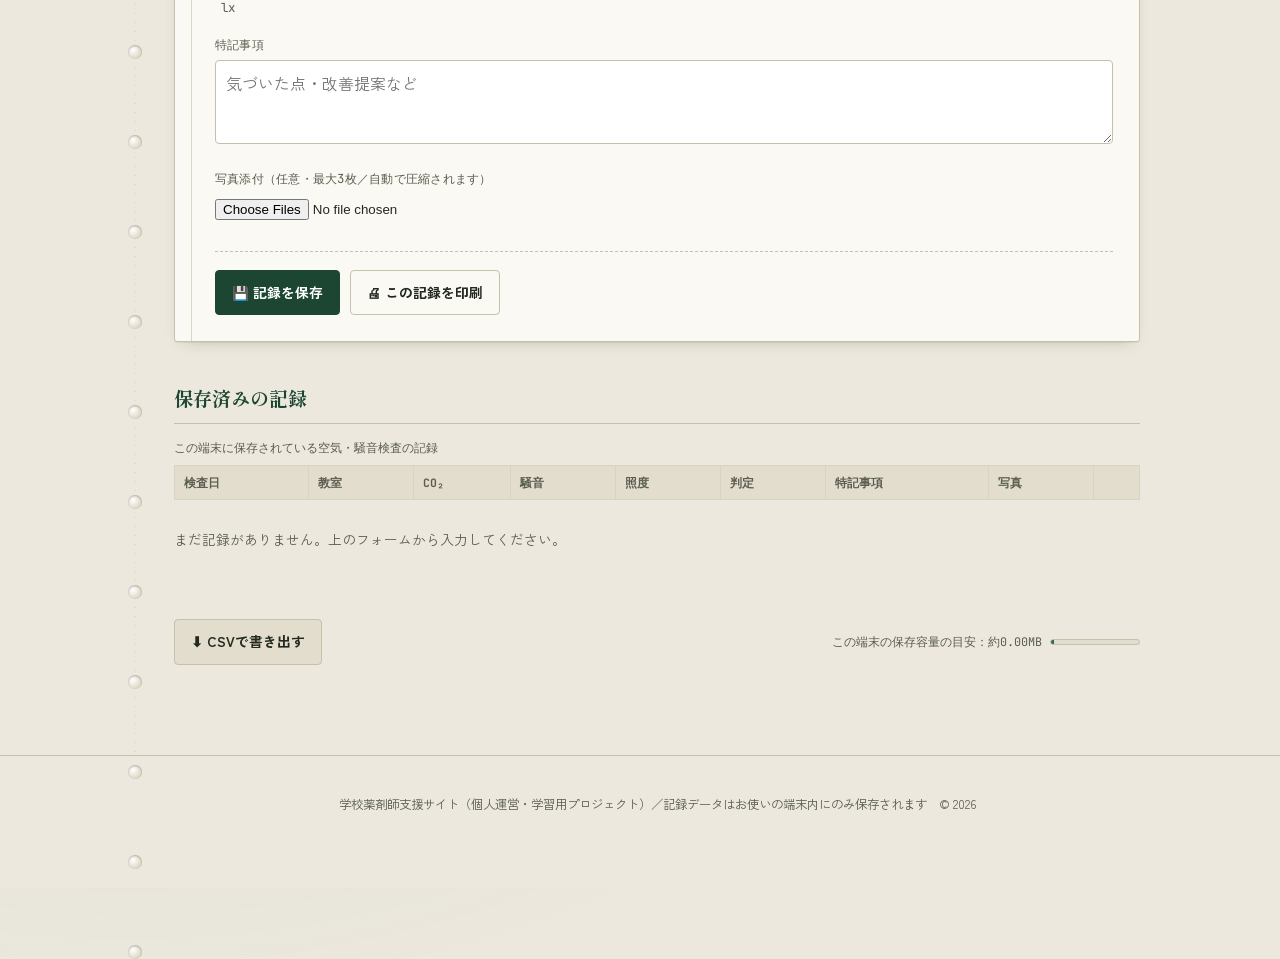
==== commit cac3c72b: "最初にすることタブ追加" ====
--- a/pages/air.html
+++ b/pages/air.html
@@ -18,6 +18,7 @@
   </div>
   <nav class="tabnav" aria-label="サイト内ナビゲーション">
     <a href="../index.html">🏠 ホーム</a>
+    <a href="first-steps.html" data-cat="first">🔰 最初にすること</a>
     <a href="legal.html" data-cat="legal">⚖ 法的根拠と職務</a>
     <a href="schedule.html" data-cat="schedule">📅 年間予定</a>
     <a href="pool.html">🏊 プール水検査</a>
--- a/css/style.css
+++ b/css/style.css
@@ -167,6 +167,7 @@
 }
 .tabnav a[data-cat="mite"]{ --tab-c:#7a5a2c; }
 .tabnav a[data-cat="legal"]{ --tab-c:#4a3a7a; }
+.tabnav a[data-cat="first"]{ --tab-c:#1c6b6b; }
 .tabnav a[data-cat="kitchen"]{ --tab-c:#a6332b; }
 .tabnav a[data-cat="air"]{ --tab-c:#375d8a; }
 .tabnav a[data-cat="schedule"]{ --tab-c:#a6812f; }
